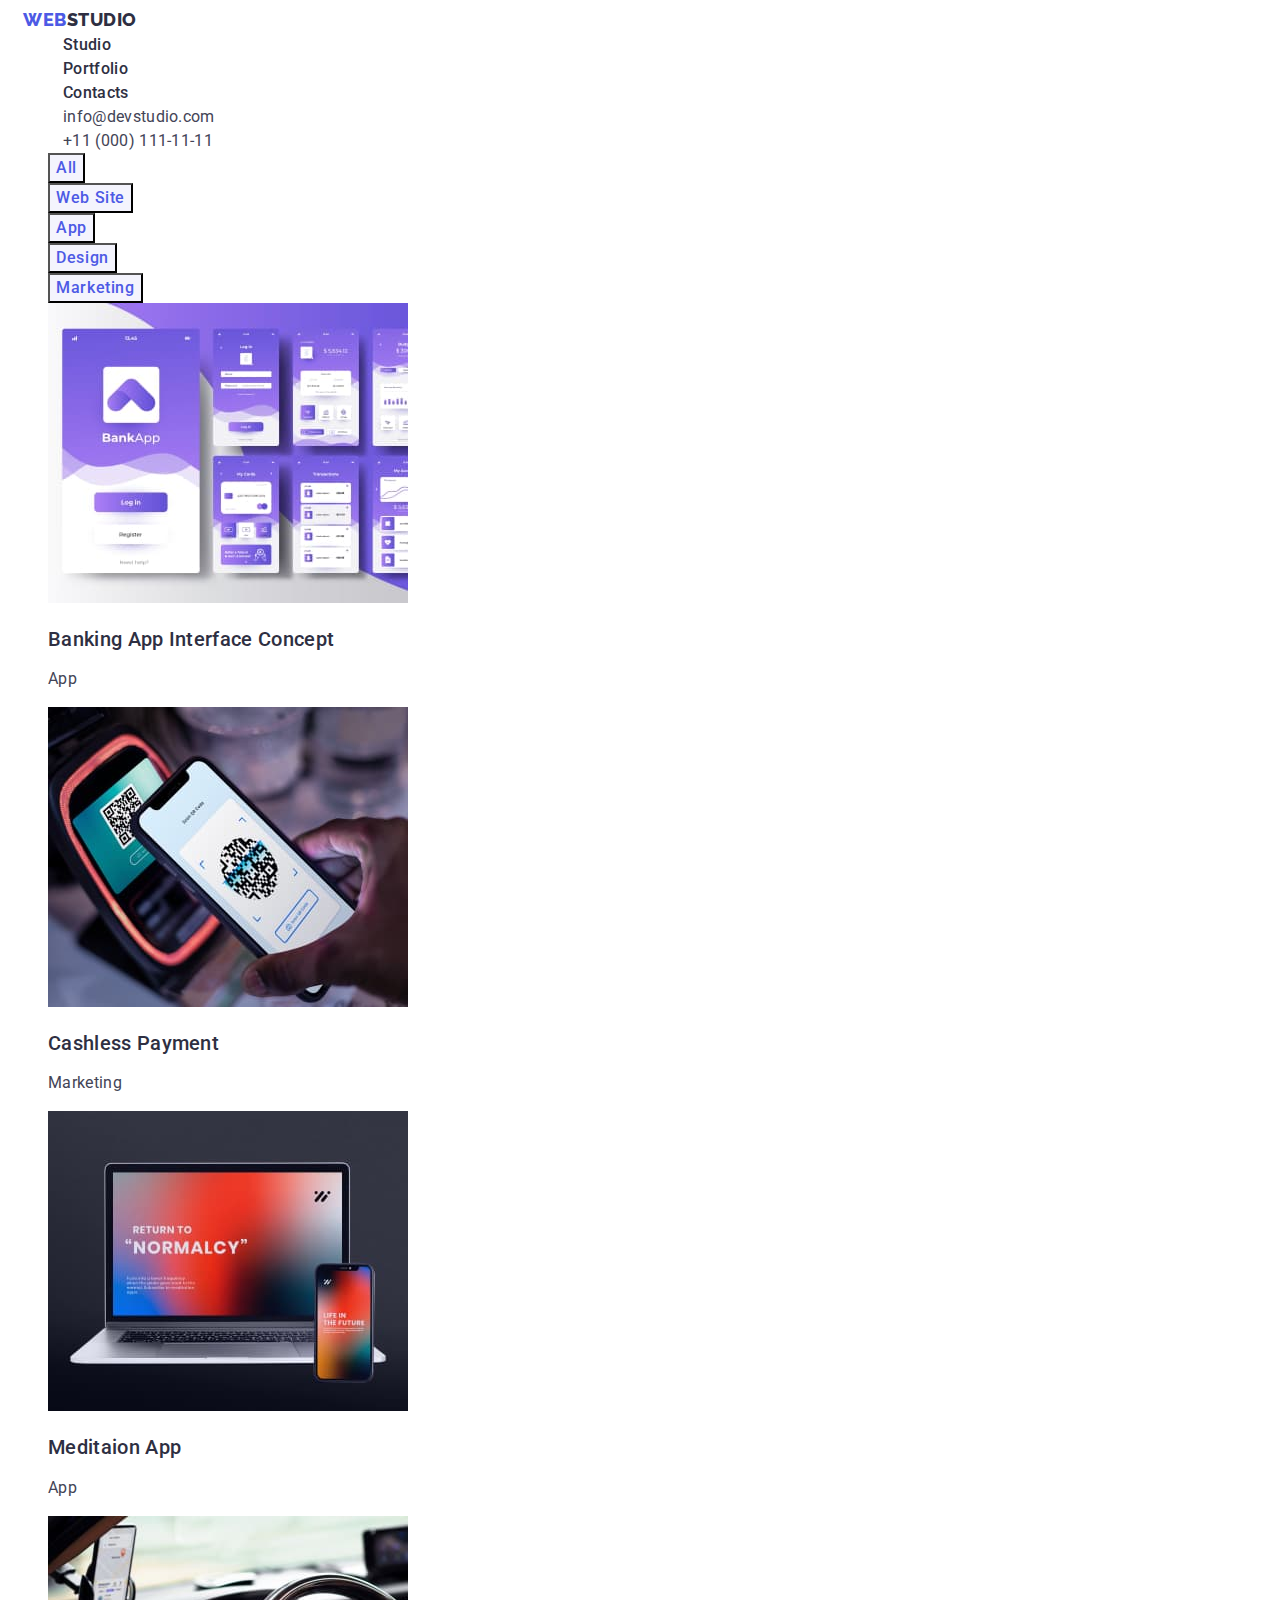
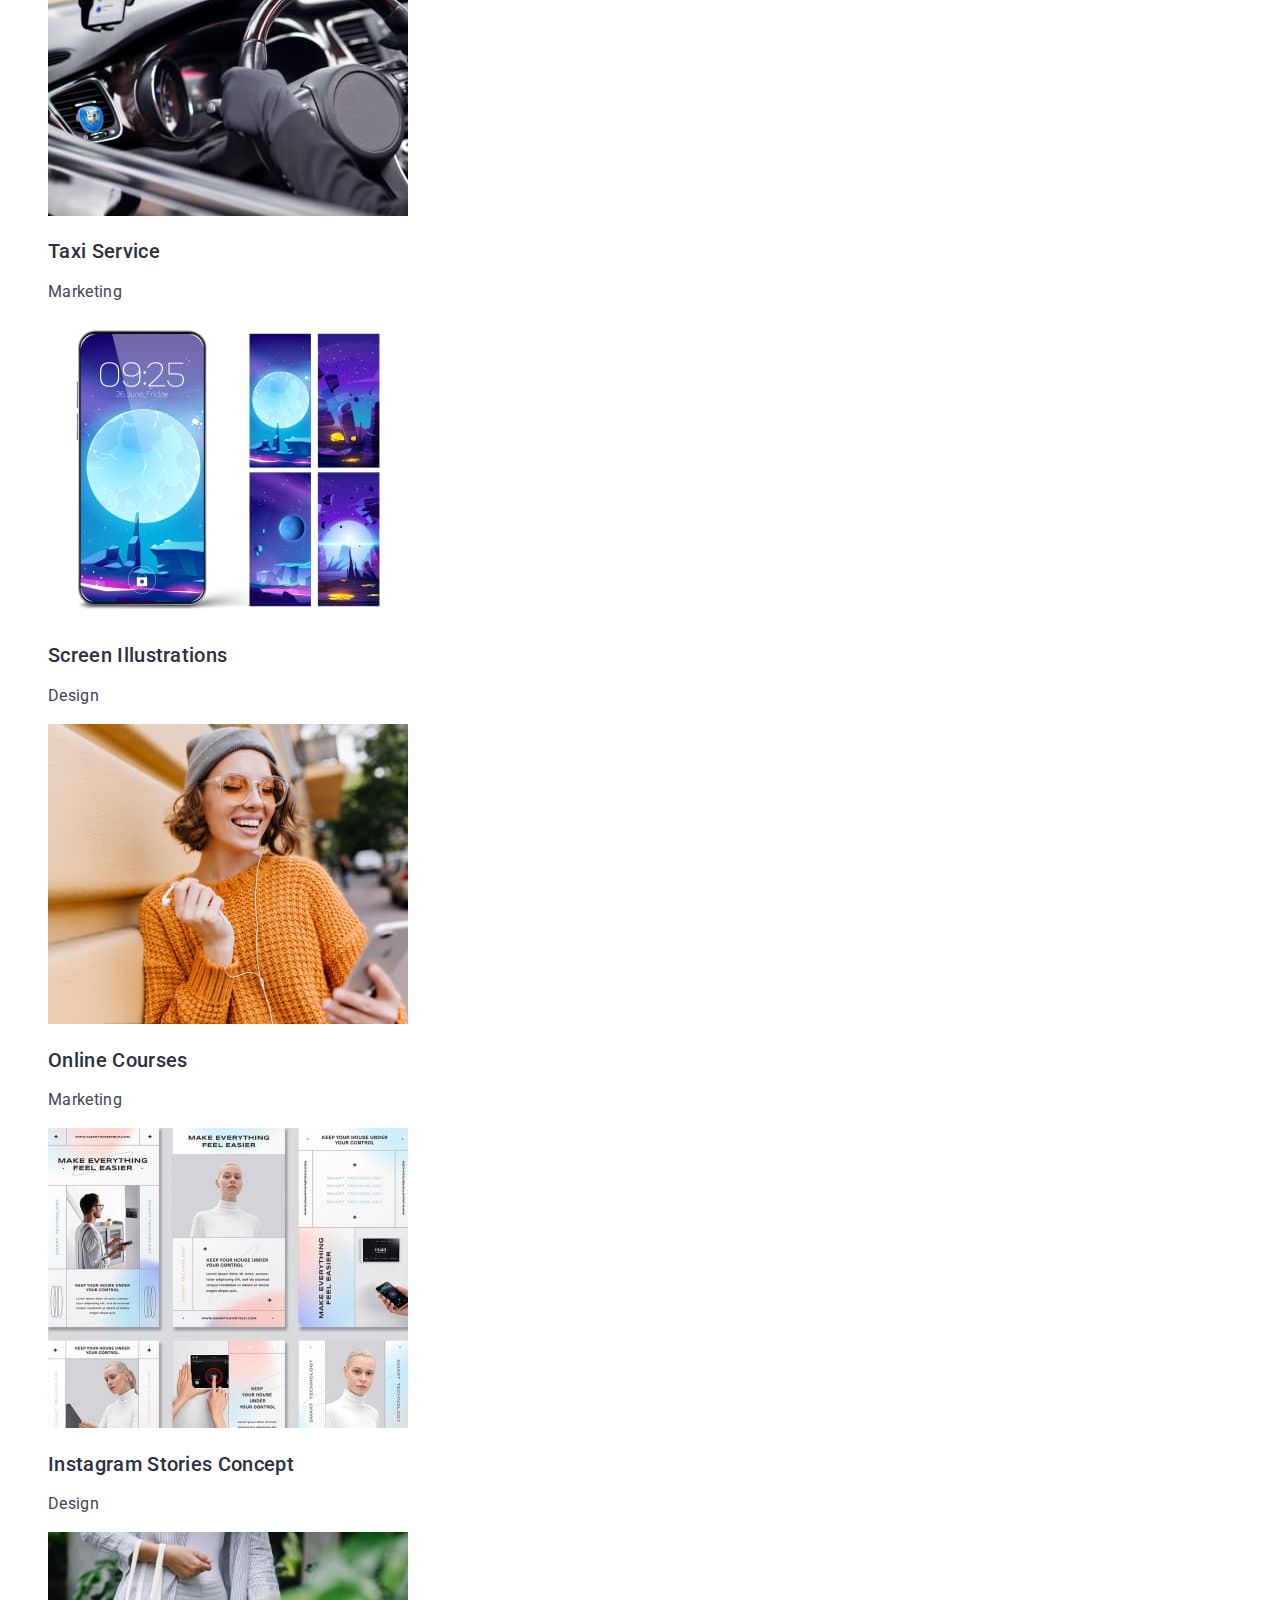
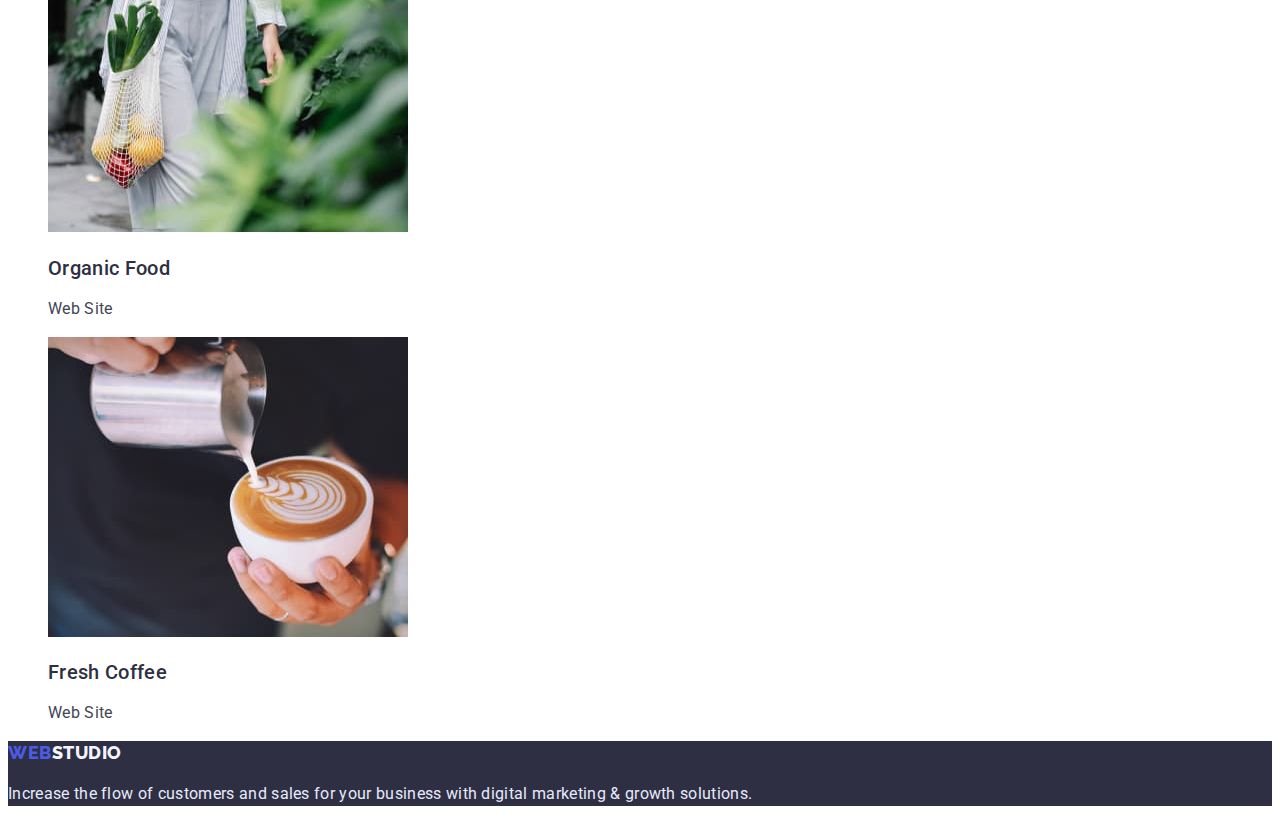
==== portfolio.html @ e500eb83 "Initial commit" ====
<!DOCTYPE html>
<html lang="en">

<head>
    <meta charset="UTF-8">
    <meta http-equiv="X-UA-Compatible" content="IE=edge">
    <meta name="viewport" content="width=device-width, initial-scale=1.0">
    <title>Portfolio</title>
    <link rel="preconnect" href="https://fonts.googleapis.com">
    <link rel="preconnect" href="https://fonts.gstatic.com" crossorigin>
    <link href="https://fonts.googleapis.com/css2?family=Raleway:wght@800&family=Roboto:wght@400;500;700;900&display=swap"
    rel="stylesheet">
    <link rel="stylesheet" href="https://cdnjs.cloudflare.com/ajax/libs/modern-normalize/1.1.0/modern-normalize.min.css"
    integrity="sha512-wpPYUAdjBVSE4KJnH1VR1HeZfpl1ub8YNKx4PuQ5NmX2tKuGu6U/JRp5y+Y8XG2tV+wKQpNHVUX03MfMFn9Q=="
    crossorigin="anonymous" referrerpolicy="no-referrer" />
    <link rel="stylesheet" href="./css/styles.css">
</head>

<body>
    <header>
        <nav>
            <a href="./index.html" class="logo">
                <span class="logo-web">Web</span>Studio</a>
    
            <ul class="site-nav list">
                <li><a href="" class="link">Studio</a></li>
                <li><a href="./portfolio.html" class="link">Portfolio</a></li>
                <li><a href="" class="link">Contacts</a></li>
            </ul>
        </nav>
        <address>
            <ul class="address-nav list">
                <li><a href="mailto:info@devstudio.com" class="ping">info@devstudio.com</a></li>
                <li><a href="tel:+110001111111" class="ping">+11 (000) 111-11-11</a></li>
            </ul>
        </address>
    </header>

    <main>
        <section>
            <h1 class="block-title visually-hidden">Examples of working</h1>
            <ul class="list">
                <li><button type="button" class="btn-push">All</button></li>
                <li><button type="button" class="btn-push">Web Site</button></li>
                <li><button type="button" class="btn-push">App</button></li>
                <li><button type="button" class="btn-push">Design</button></li>
                <li><button type="button" class="btn-push">Marketing</button></li>
            </ul>

            <ul class="list">
                <li>
                    <a href="" class="galary">
                        <img src="./images/banking-app-interface-oncept.jpg" alt="Interface of banking app" width="360"
                            height="300">
                        <h2 class="block-item">Banking App Interface Concept</h2>
                        <p>App</p>
                    </a>
                </li>
                <li>
                    <a href="#" class="galary">
                        <img src="./images/cashless-payment.jpg" alt="Reading QR-code" width="360" height="300">
                        <h2 class="block-item">Cashless Payment</h2>
                        <p>Marketing</p>
                    </a>
                </li>
                <li>
                    <a href="#" class="galary">
                        <img src="./images/meditaion-app.jpg" alt="Screens of notebook and smartphone" width="360" height="300">
                        <h2 class="block-item">Meditaion App</h2>
                        <p>App</p>
                    </a>
                </li>
                <li>
                    <a href="#" class="galary">
                        <img src="./images/taxi-service.jpg" alt="Driver's hands on the steering wheel" width="360" height="300">
                        <h2 class="block-item">Taxi Service</h2>
                        <p>Marketing</p>
                    </a>
                </li>
                <li>
                    <a href="#" class="galary">
                        <img src="./images/screen-illustrations.jpg" alt="Smartphon's wallpapers" width="360" height="300">
                        <h2 class="block-item">Screen Illustrations</h2>
                        <p>Design</p>
                    </a>
                </li>
                <li>
                    <a href="#" class="galary">
                        <img src="./images/online-courses.jpg" alt="Woman whith headphones" width="360" height="300">
                        <h2 class="block-item">Online Courses</h2>
                        <p>Marketing</p>
                    </a>
                </li>
                <li>
                    <a href="#" class="galary">
                        <img src="./images/instagram-stories-concept.jpg" alt="Instagram stories options" width="360" height="300">
                        <h2 class="block-item">Instagram Stories Concept</h2>
                        <p>Design</p>
                    </a>
                </li>
                <li>
                    <a href="#" class="galary">
                        <img src="./images/organic-food.jpg" alt="Women with a bag of vegetables" width="360" height="300">
                        <h2 class="block-item">Organic Food</h2>
                        <p>Web Site</p>
                    </a>
                </li>
                <li>
                    <a href="#" class="galary">
                        <img src="./images/fresh-coffee.jpg" alt="Milk in coffee" width="360" height="300">
                        <h2 class="block-item">Fresh Coffee</h2>
                        <p>Web Site</p>
                    </a>
                </li>
            </ul>
        </section>
    </main>

    <footer>
        <a href="./index.html" class="logo foot-part">
            <span class="logo-web">Web</span>Studio</a>
        <p>Increase the flow of customers and sales for your business with digital marketing & growth solutions.</p>
    </footer>
    
</body>
</html>
---- css/styles.css ----
:root {
  --primary-background-color: #ffffff;
  --secondary-background-color: #2E2F42;
  --hero-text-color: #ffffff;
  --header-background-color: #E7E9FC;
  --footer-text-color: #E7E9FC;
  --main-text-color: #434456;
  --title-text-color: #2e2f42;
  --accent-color: #404BBF;
  --logo-part-color: #4d5ae5;
  --footer-logo-part: #F4F4FD;
}

/* body */

body {
  background-color: var(--primary-background-color);
  color: var(--main-text-color);

  font-family: 'Roboto', sans-serif;
  letter-spacing: 0.02em;
  font-size: 16px;
  line-height: 1.5;
}

.container { 
  width: 1158px;
  margin: 0 auto;

  outline: 2px solid green;
}

.list {
  list-style: none;
  margin: 0;
}

/* header */

address,
nav {
  padding: 0 15px;
}

.page-header {
  background-color: var(--primary-background-color);
  border-bottom: 1px solid var(--header-background-color);
}

.logo {
  color: var(--title-text-color);

  font-family: 'Raleway', sans-serif;
  font-weight: 800;
  font-size: 18px;
  line-height: 1.33;
  letter-spacing: 0.03em;
  text-transform: uppercase;
  text-decoration-line: none;
}

.logo-web {
  color: var(--logo-part-color);
}

.site-nav .link {
  color: var(--title-text-color);

  font-weight: 500;
  font-size: 16px;
  line-height: 1.5;
  text-decoration-line: none;
}
.site-nav .link:hover,
.site-nav .link:focus {
color: var(--accent-color);
}

.ping {
  color: var(--main-text-color);

  font-style: normal;
  font-size: 16px;
  line-height: 1.5;
  text-decoration-line: none;
}

.address-nav .ping:hover,
.address-nav .ping:focus {
  color: var(--accent-color);
}

/* main hero */

.hero {
  background-color: var(--secondary-background-color);
}

.hero .block-title {
  margin: 0 auto;
  color: var(--hero-text-color);
  width: 494px;

  font-weight: 700;
  font-size: 56px;
  line-height: 1.07;
  text-align: center;
}

.push {
  background-color: var(--logo-part-color);
  color: var(--hero-text-color);
  cursor: pointer;

  font-family: inherit;
  font-weight: 500;
  font-size: 16px;
  line-height: 1.5;
  align-items: center;
  letter-spacing: 0.04em;
}

.push:hover,
.push:focus {
  color: var(--main-text-color);
}

/* main */

.tint {
  background-color: var(--header-background-color);
}

.block-title,
.block-item {
  color: var(--title-text-color);
}

.block-title {
  font-weight: 700;
  font-size: 36px;
  line-height: 1.11;
  text-align: center;
  text-transform: capitalize;
}

.block-item {
  font-weight: 500;
  font-size: 20px;
  line-height: 1.2;
}

/* footer */

footer {
  background-color: var(--secondary-background-color);
  color: var(--footer-text-color);
}

.foot-part {
  color: var(--footer-logo-part);
}

/* Portfolio's buttons */

.btn-push {
  background-color: var(--footer-logo-part);
  color: var(--logo-part-color);
  cursor: pointer;

  font-family: inherit;
  font-weight: 500;
  font-size: 16px;
  line-height: 1.5;
  text-align: center;
  letter-spacing: 0.04em;
}

.btn-push:hover,
.btn-push:focus {
  background-color: var(--accent-color);
  color: var(--hero-text-color);
}

/* Portfolio's galary */

.galary {
  color: var(--main-text-color);
  
  text-decoration-line: none;
}

/* Visually hidden */

.visually-hidden {
  position: absolute;
  width: 1px;
  height: 1px;
  margin: -1px;
  border: 0;
  padding: 0;

  white-space: nowrap;
  clip-path: inset(100%);
  clip: rect(0 0 0 0);
  overflow: hidden;
}
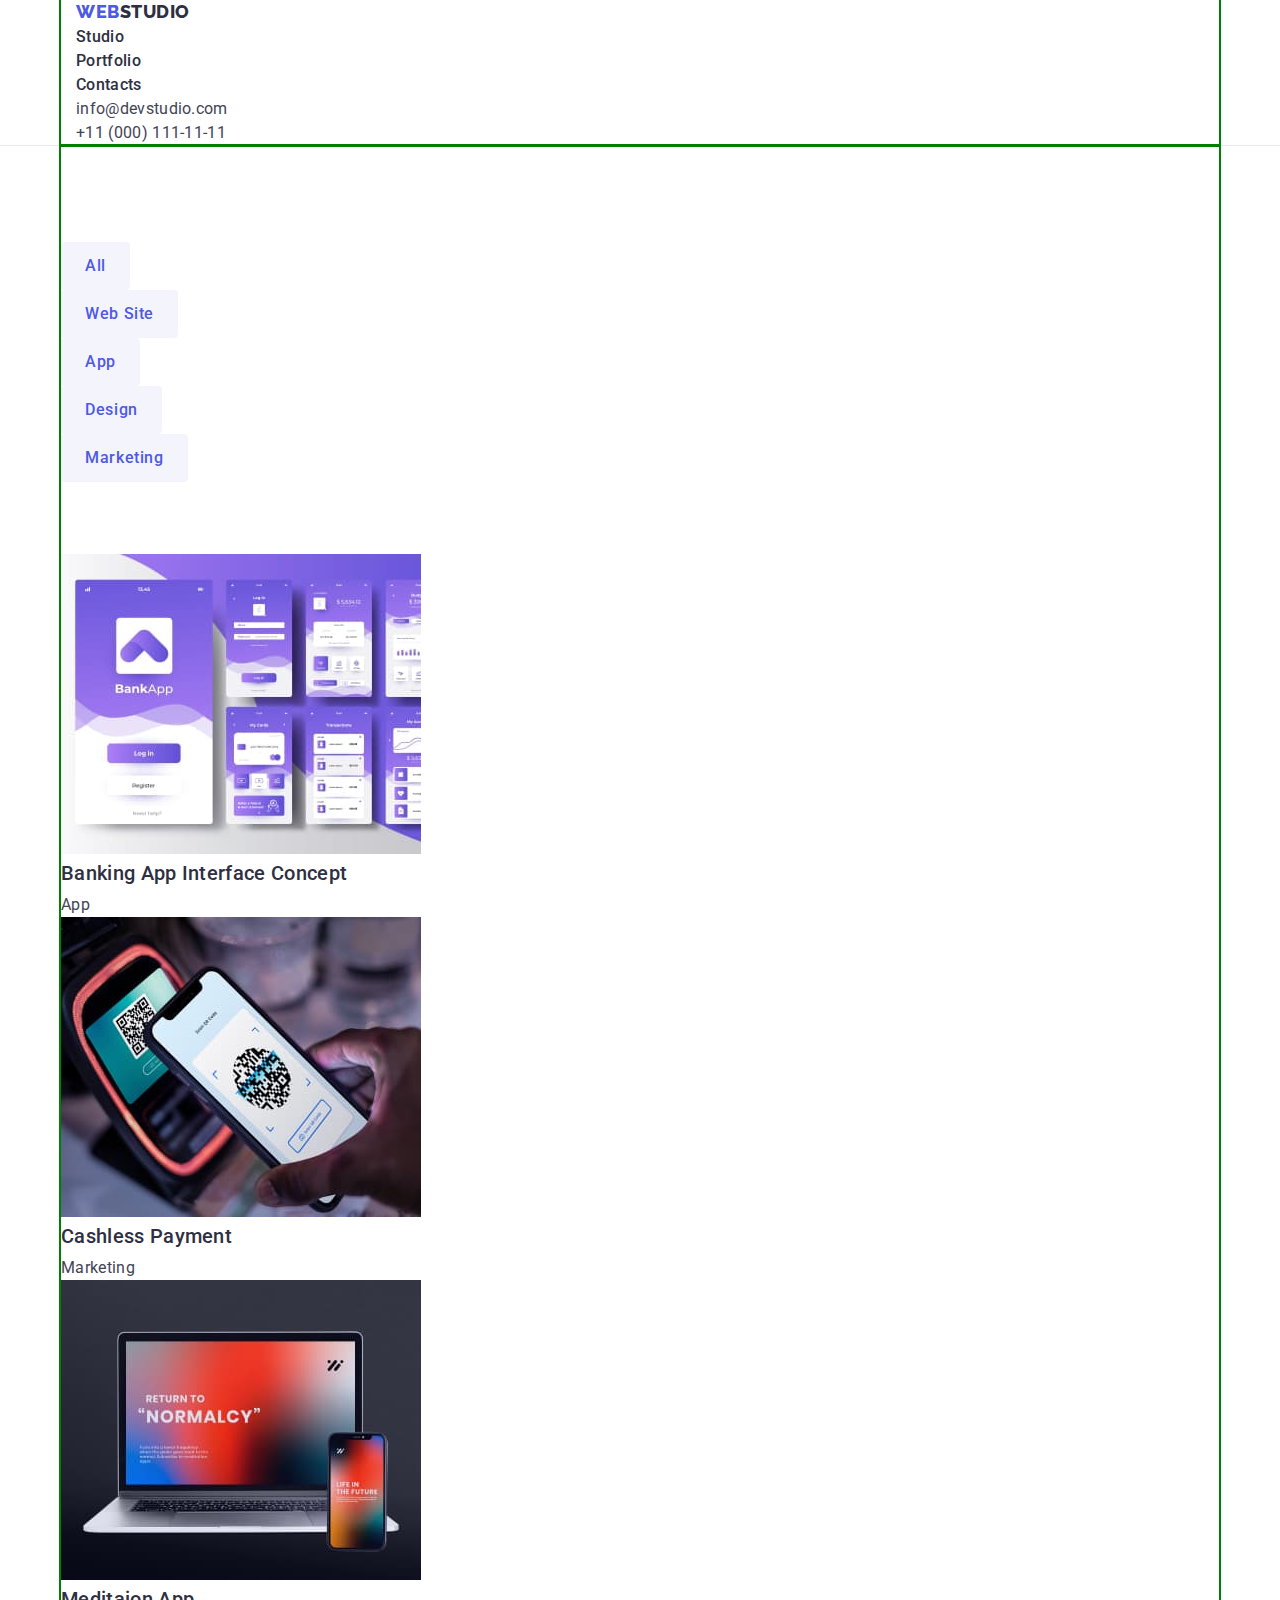
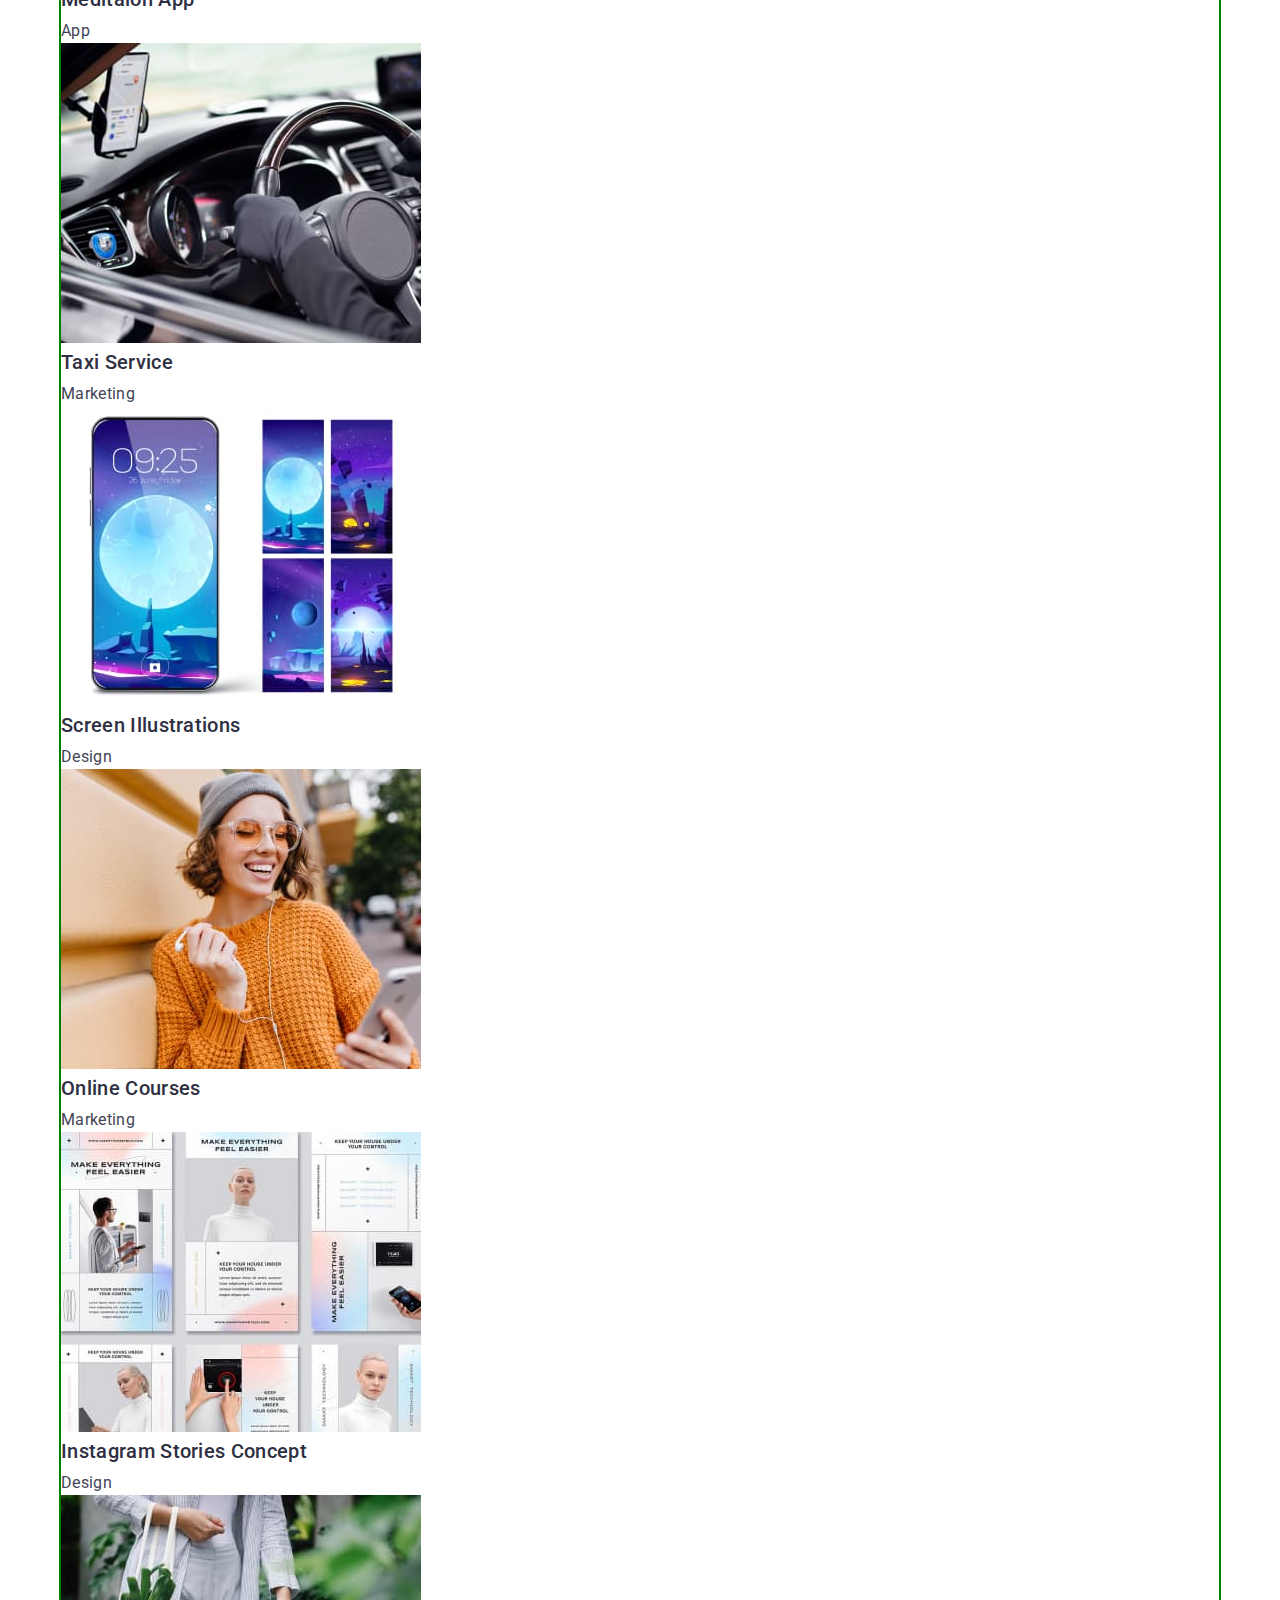
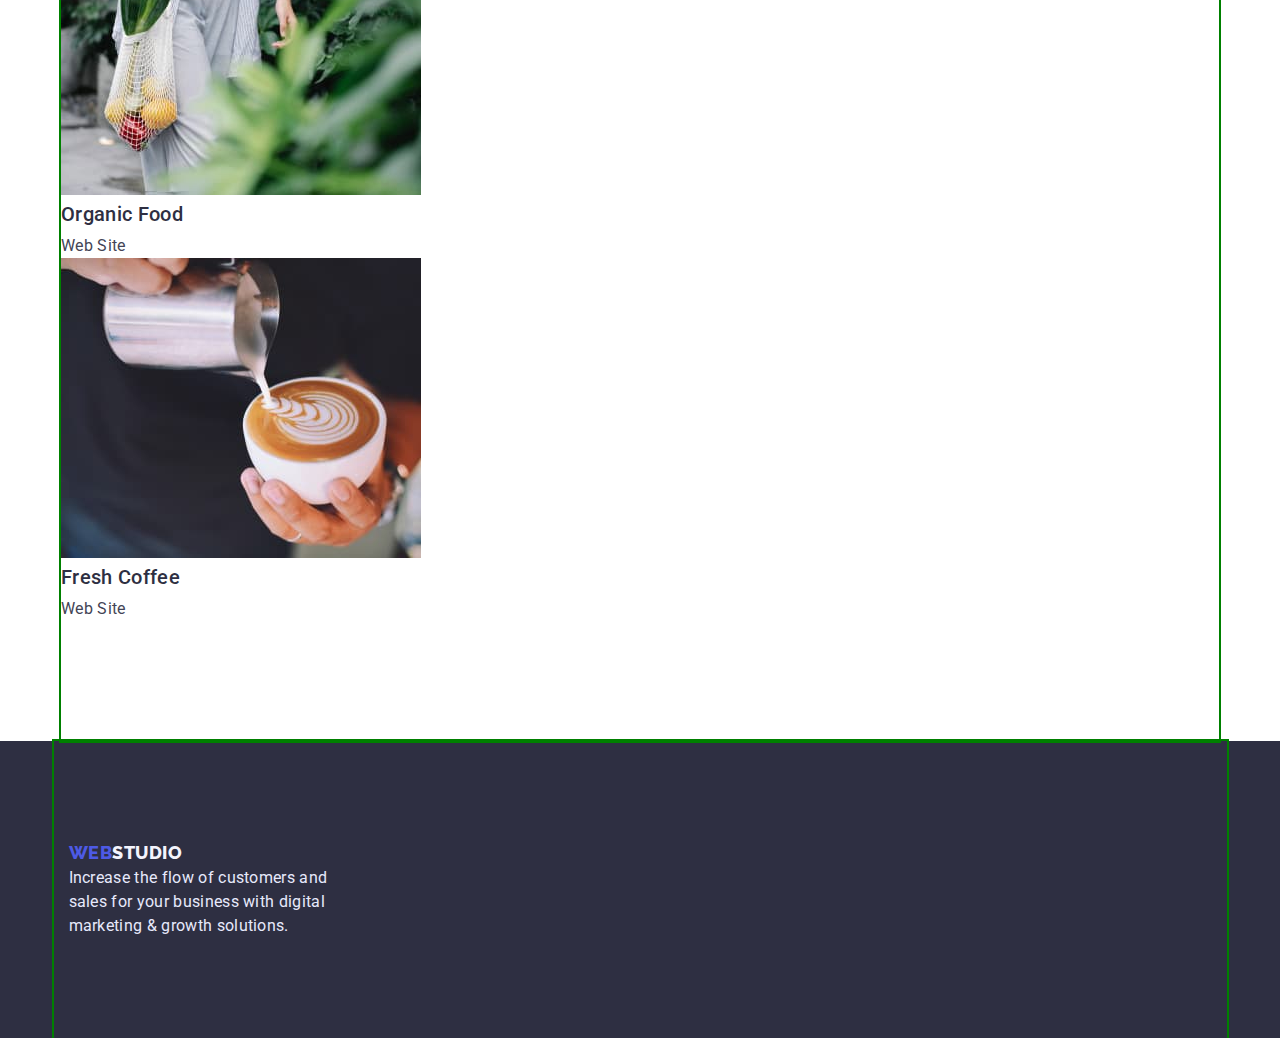
==== commit aae059cc: "Portfolio's geometry" ====
--- a/portfolio.html
+++ b/portfolio.html
@@ -11,115 +11,122 @@
     <link href="https://fonts.googleapis.com/css2?family=Raleway:wght@800&family=Roboto:wght@400;500;700;900&display=swap"
     rel="stylesheet">
     <link rel="stylesheet" href="https://cdnjs.cloudflare.com/ajax/libs/modern-normalize/1.1.0/modern-normalize.min.css"
-    integrity="sha512-wpPYUAdjBVSE4KJnH1VR1HeZfpl1ub8YNKx4PuQ5NmX2tKuGu6U/JRp5y+Y8XG2tV+wKQpNHVUX03MfMFn9Q=="
-    crossorigin="anonymous" referrerpolicy="no-referrer" />
+        integrity="sha512-wpPYUAdjBVSE4KJnH1VR1HeZfpl1ub8YT/NKx4PuQ5NmX2tKuGu6U/JRp5y+Y8XG2tV+wKQpNHVUX03MfMFn9Q=="
+        crossorigin="anonymous" referrerpolicy="no-referrer" />
     <link rel="stylesheet" href="./css/styles.css">
 </head>
 
 <body>
-    <header>
-        <nav>
-            <a href="./index.html" class="logo">
-                <span class="logo-web">Web</span>Studio</a>
+    <header class="page-header">
+        <div class="container">
+            <nav>
+                <a href="./index.html" class="logo">
+                    <span class="logo-web">Web</span>Studio</a>
     
-            <ul class="site-nav list">
-                <li><a href="" class="link">Studio</a></li>
-                <li><a href="./portfolio.html" class="link">Portfolio</a></li>
-                <li><a href="" class="link">Contacts</a></li>
-            </ul>
-        </nav>
-        <address>
-            <ul class="address-nav list">
-                <li><a href="mailto:info@devstudio.com" class="ping">info@devstudio.com</a></li>
-                <li><a href="tel:+110001111111" class="ping">+11 (000) 111-11-11</a></li>
-            </ul>
-        </address>
+                <ul class="site-nav list">
+                    <li><a href="" class="link">Studio</a></li>
+                    <li><a href="./portfolio.html" class="link">Portfolio</a></li>
+                    <li><a href="" class="link">Contacts</a></li>
+                </ul>
+            </nav>
+            <address>
+                <ul class="address-nav list">
+                    <li><a href="mailto:info@devstudio.com" class="ping">info@devstudio.com</a></li>
+                    <li><a href="tel:+110001111111" class="ping">+11 (000) 111-11-11</a></li>
+                </ul>
+            </address>
+        </div>
     </header>
 
     <main>
-        <section>
-            <h1 class="block-title visually-hidden">Examples of working</h1>
-            <ul class="list">
-                <li><button type="button" class="btn-push">All</button></li>
-                <li><button type="button" class="btn-push">Web Site</button></li>
-                <li><button type="button" class="btn-push">App</button></li>
-                <li><button type="button" class="btn-push">Design</button></li>
-                <li><button type="button" class="btn-push">Marketing</button></li>
-            </ul>
-
-            <ul class="list">
-                <li>
-                    <a href="" class="galary">
-                        <img src="./images/banking-app-interface-oncept.jpg" alt="Interface of banking app" width="360"
-                            height="300">
-                        <h2 class="block-item">Banking App Interface Concept</h2>
-                        <p>App</p>
-                    </a>
-                </li>
-                <li>
-                    <a href="#" class="galary">
-                        <img src="./images/cashless-payment.jpg" alt="Reading QR-code" width="360" height="300">
-                        <h2 class="block-item">Cashless Payment</h2>
-                        <p>Marketing</p>
-                    </a>
-                </li>
-                <li>
-                    <a href="#" class="galary">
-                        <img src="./images/meditaion-app.jpg" alt="Screens of notebook and smartphone" width="360" height="300">
-                        <h2 class="block-item">Meditaion App</h2>
-                        <p>App</p>
-                    </a>
-                </li>
-                <li>
-                    <a href="#" class="galary">
-                        <img src="./images/taxi-service.jpg" alt="Driver's hands on the steering wheel" width="360" height="300">
-                        <h2 class="block-item">Taxi Service</h2>
-                        <p>Marketing</p>
-                    </a>
-                </li>
-                <li>
-                    <a href="#" class="galary">
-                        <img src="./images/screen-illustrations.jpg" alt="Smartphon's wallpapers" width="360" height="300">
-                        <h2 class="block-item">Screen Illustrations</h2>
-                        <p>Design</p>
-                    </a>
-                </li>
-                <li>
-                    <a href="#" class="galary">
-                        <img src="./images/online-courses.jpg" alt="Woman whith headphones" width="360" height="300">
-                        <h2 class="block-item">Online Courses</h2>
-                        <p>Marketing</p>
-                    </a>
-                </li>
-                <li>
-                    <a href="#" class="galary">
-                        <img src="./images/instagram-stories-concept.jpg" alt="Instagram stories options" width="360" height="300">
-                        <h2 class="block-item">Instagram Stories Concept</h2>
-                        <p>Design</p>
-                    </a>
-                </li>
-                <li>
-                    <a href="#" class="galary">
-                        <img src="./images/organic-food.jpg" alt="Women with a bag of vegetables" width="360" height="300">
-                        <h2 class="block-item">Organic Food</h2>
-                        <p>Web Site</p>
-                    </a>
-                </li>
-                <li>
-                    <a href="#" class="galary">
-                        <img src="./images/fresh-coffee.jpg" alt="Milk in coffee" width="360" height="300">
-                        <h2 class="block-item">Fresh Coffee</h2>
-                        <p>Web Site</p>
-                    </a>
-                </li>
-            </ul>
+        <section class="section options">
+            <div class="container">
+                <h1 class="section-title visually-hidden">Examples of working</h1>
+                <ul class="list btn-list">
+                    <li><button type="button" class="btn-push">All</button></li>
+                    <li><button type="button" class="btn-push">Web Site</button></li>
+                    <li><button type="button" class="btn-push">App</button></li>
+                    <li><button type="button" class="btn-push">Design</button></li>
+                    <li><button type="button" class="btn-push">Marketing</button></li>
+                </ul>
+                
+                <ul class="list">
+                    <li>
+                        <a href="" class="galary">
+                            <img src="./images/banking-app-interface-oncept.jpg" alt="Interface of banking app" width="360"
+                                height="300">
+                            <h2 class="section-item">Banking App Interface Concept</h2>
+                            <p class="item-description">App</p>
+                        </a>
+                    </li>
+                    <li>
+                        <a href="#" class="galary">
+                            <img src="./images/cashless-payment.jpg" alt="Reading QR-code" width="360" height="300">
+                            <h2 class="section-item">Cashless Payment</h2>
+                            <p class="item-description">Marketing</p>
+                        </a>
+                    </li>
+                    <li>
+                        <a href="#" class="galary">
+                            <img src="./images/meditaion-app.jpg" alt="Screens of notebook and smartphone" width="360" height="300">
+                            <h2 class="section-item">Meditaion App</h2>
+                            <p class="item-description">App</p>
+                        </a>
+                    </li>
+                    <li>
+                        <a href="#" class="galary">
+                            <img src="./images/taxi-service.jpg" alt="Driver's hands on the steering wheel" width="360" height="300">
+                            <h2 class="section-item">Taxi Service</h2>
+                            <p class="item-description">Marketing</p>
+                        </a>
+                    </li>
+                    <li>
+                        <a href="#" class="galary">
+                            <img src="./images/screen-illustrations.jpg" alt="Smartphon's wallpapers" width="360" height="300">
+                            <h2 class="section-item">Screen Illustrations</h2>
+                            <p class="item-description">Design</p>
+                        </a>
+                    </li>
+                    <li>
+                        <a href="#" class="galary">
+                            <img src="./images/online-courses.jpg" alt="Woman whith headphones" width="360" height="300">
+                            <h2 class="section-item">Online Courses</h2>
+                            <p class="item-description">Marketing</p>
+                        </a>
+                    </li>
+                    <li>
+                        <a href="#" class="galary">
+                            <img src="./images/instagram-stories-concept.jpg" alt="Instagram stories options" width="360" height="300">
+                            <h2 class="section-item">Instagram Stories Concept</h2>
+                            <p class="item-description">Design</p>
+                        </a>
+                    </li>
+                    <li>
+                        <a href="#" class="galary">
+                            <img src="./images/organic-food.jpg" alt="Women with a bag of vegetables" width="360" height="300">
+                            <h2 class="section-item">Organic Food</h2>
+                            <p class="item-description">Web Site</p>
+                        </a>
+                    </li>
+                    <li>
+                        <a href="#" class="galary">
+                            <img src="./images/fresh-coffee.jpg" alt="Milk in coffee" width="360" height="300">
+                            <h2 class="section-item">Fresh Coffee</h2>
+                            <p class="item-description">Web Site</p>
+                        </a>
+                    </li>
+                </ul>
+            </div>
         </section>
     </main>
 
-    <footer>
-        <a href="./index.html" class="logo foot-part">
-            <span class="logo-web">Web</span>Studio</a>
-        <p>Increase the flow of customers and sales for your business with digital marketing & growth solutions.</p>
+    <footer class="foot">
+        <div class="container">
+            <a href="./index.html" class="logo foot-part">
+                <span class="logo-web">Web</span>Studio</a>
+            <p class="item-description">Increase the flow of customers and sales for your business with digital marketing &
+                growth solutions.</p>
+        </div>
     </footer>
     
 </body>
--- a/css/styles.css
+++ b/css/styles.css
@@ -14,6 +14,7 @@
 /* body */
 
 body {
+  margin: 0;
   background-color: var(--primary-background-color);
   color: var(--main-text-color);
 
@@ -94,10 +95,13 @@
 
 .hero {
   background-color: var(--secondary-background-color);
-}
-
-.hero .block-title {
+  text-align: center;
+}
+
+.hero .section-title {
   margin: 0 auto;
+  padding-top: 188px;
+  margin-bottom: 48px;
   color: var(--hero-text-color);
   width: 494px;
 
@@ -105,9 +109,20 @@
   font-size: 56px;
   line-height: 1.07;
   text-align: center;
+  /* position: absolute; */
 }
 
 .push {
+  /* display: inline-block; */
+  border-radius: 4px;
+  margin-bottom: 188px;
+  /* margin-left: 495px; */
+  padding: 16px 32px;
+  /* gap: 10px; */
+  /* box-shadow: 0px 4px 4px rgba(0, 0, 0, 0.15); */
+  min-width: 169px;
+  border: transparent;
+
   background-color: var(--logo-part-color);
   color: var(--hero-text-color);
   cursor: pointer;
@@ -122,29 +137,52 @@
 
 .push:hover,
 .push:focus {
-  color: var(--main-text-color);
+  background-color: var(--accent-color);
 }
 
 /* main */
+
+.tint .container,
+.odds .container {
+  padding-top: 120px;
+  padding-bottom: 120px;
+}
+
+.work .container {
+  padding-bottom: 120px;
+}
+
+ul {
+  padding: 0;
+}
+
+.item-description {
+  margin: 0;
+  /* width: 264px; */
+  /* padding: 0 15px; */
+}
 
 .tint {
   background-color: var(--header-background-color);
 }
 
-.block-title,
-.block-item {
+.section-title,
+.section-item {
   color: var(--title-text-color);
 }
 
-.block-title {
+.section-title {
+  margin-top: 0;
+  margin-bottom: 72px;
   font-weight: 700;
   font-size: 36px;
   line-height: 1.11;
   text-align: center;
-  text-transform: capitalize;
-}
-
-.block-item {
+}
+
+.section-item {
+  margin-top: 0;
+  margin-bottom: 8px;
   font-weight: 500;
   font-size: 20px;
   line-height: 1.2;
@@ -153,17 +191,44 @@
 /* footer */
 
 footer {
+  /* padding: 100px auto 100px 15px; */
   background-color: var(--secondary-background-color);
   color: var(--footer-text-color);
 }
 
+.foot .container {
+  padding-left: 15px;
+  padding-top: 100px;
+  padding-bottom: 100px;
+}
+
 .foot-part {
   color: var(--footer-logo-part);
 }
 
+.foot .item-description {
+width: 264px;
+}
+
+/* Portfolio */
+
+.options .container {
+  padding-top: 96px;
+  padding-bottom: 120px;
+}
+
+.btn-list {
+  margin-bottom: 72px;
+}
+
 /* Portfolio's buttons */
 
 .btn-push {
+  border-radius: 4px;
+  padding: 12px 24px;
+  min-width: 69px;
+  border: transparent;
+
   background-color: var(--footer-logo-part);
   color: var(--logo-part-color);
   cursor: pointer;
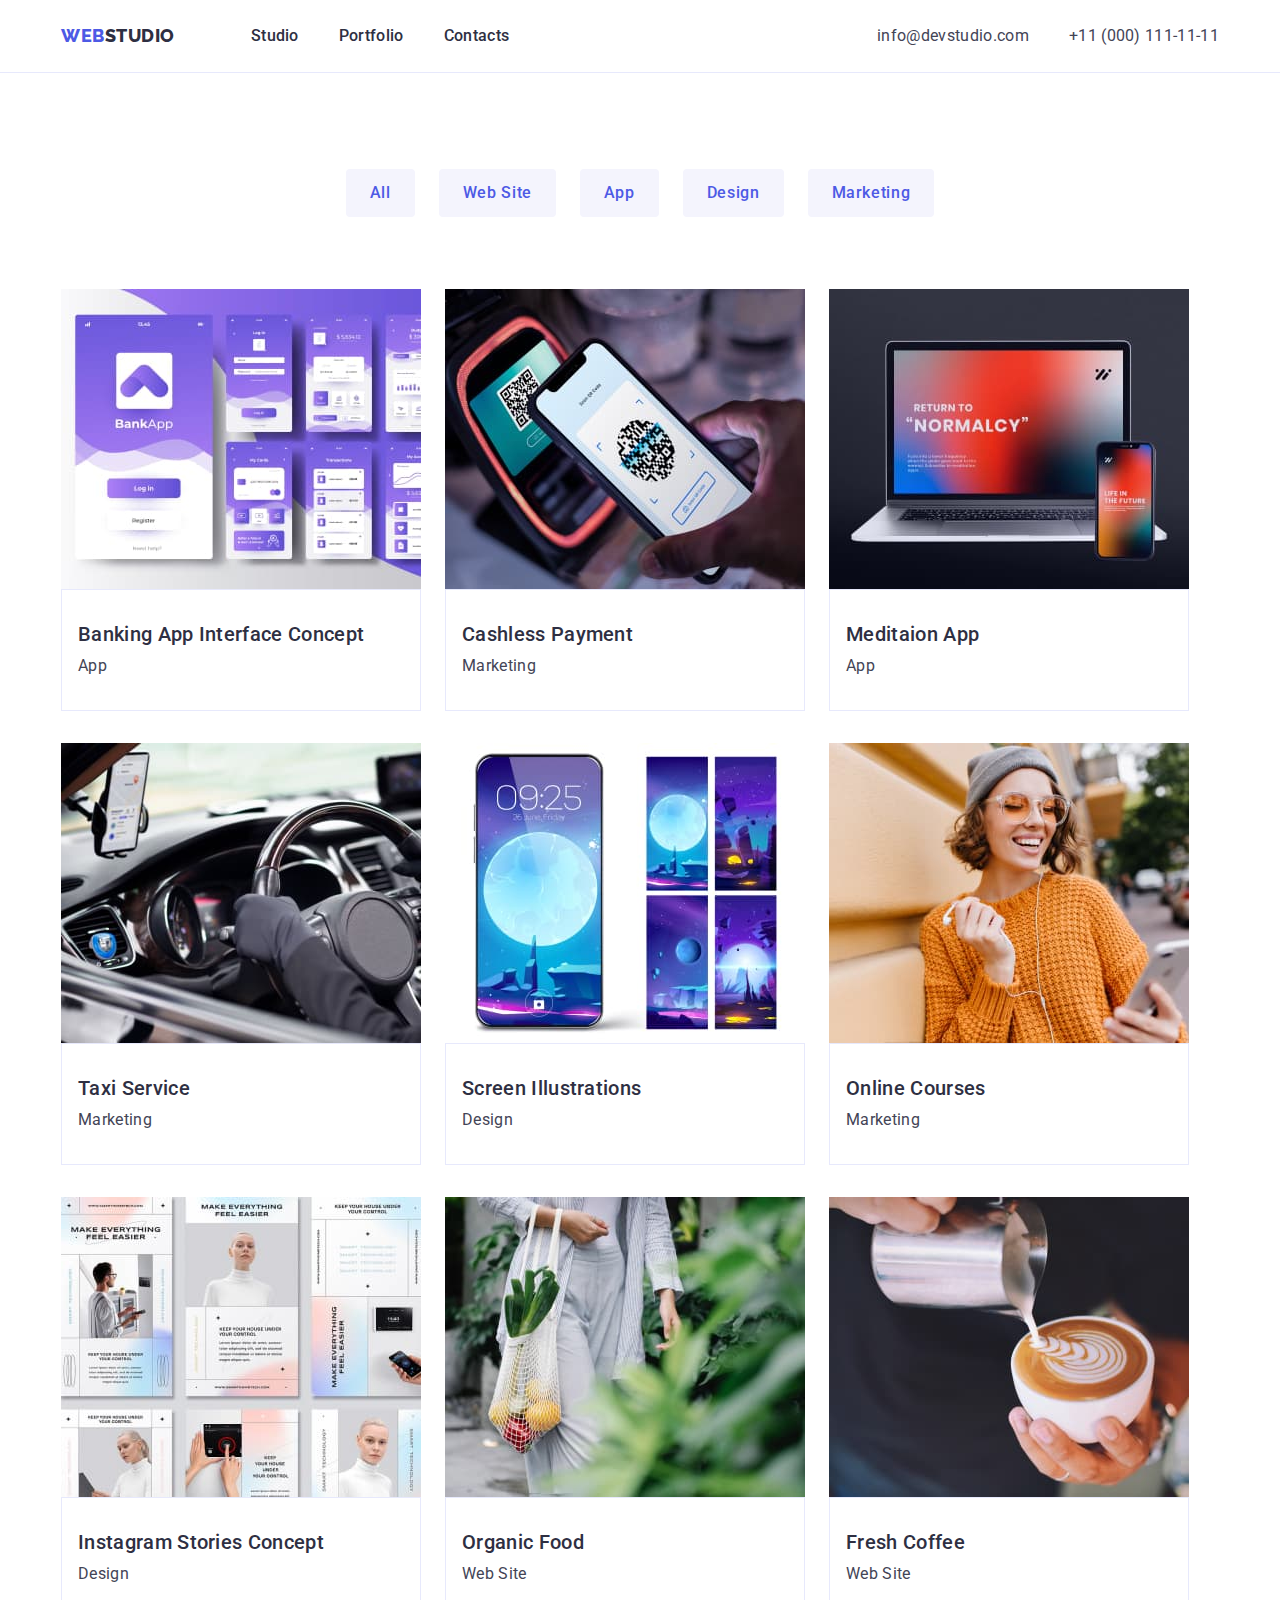
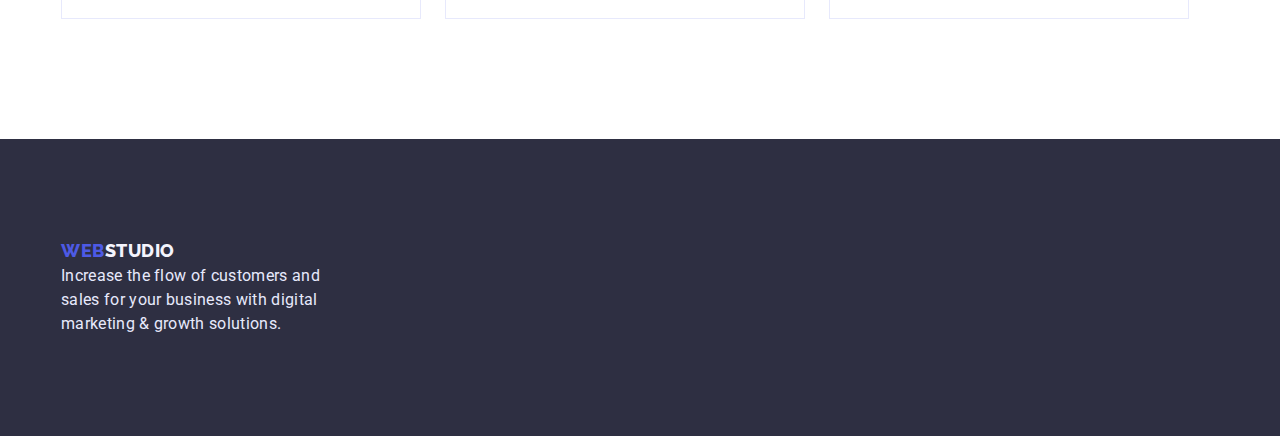
==== commit 95ad147c: "Portfolio flexbox - DONE" ====
--- a/portfolio.html
+++ b/portfolio.html
@@ -18,21 +18,21 @@
 
 <body>
     <header class="page-header">
-        <div class="container">
-            <nav>
+        <div class="container head-list">
+            <nav class="head-nav">
                 <a href="./index.html" class="logo">
                     <span class="logo-web">Web</span>Studio</a>
     
                 <ul class="site-nav list">
-                    <li><a href="" class="link">Studio</a></li>
-                    <li><a href="./portfolio.html" class="link">Portfolio</a></li>
-                    <li><a href="" class="link">Contacts</a></li>
+                    <li class="chapter"><a href="" class="link">Studio</a></li>
+                    <li class="chapter"><a href="./portfolio.html" class="link">Portfolio</a></li>
+                    <li class="chapter"><a href="" class="link">Contacts</a></li>
                 </ul>
             </nav>
-            <address>
+            <address class="head-address">
                 <ul class="address-nav list">
-                    <li><a href="mailto:info@devstudio.com" class="ping">info@devstudio.com</a></li>
-                    <li><a href="tel:+110001111111" class="ping">+11 (000) 111-11-11</a></li>
+                    <li class="chapter"><a href="mailto:info@devstudio.com" class="ping">info@devstudio.com</a></li>
+                    <li class="chapter"><a href="tel:+110001111111" class="ping">+11 (000) 111-11-11</a></li>
                 </ul>
             </address>
         </div>
@@ -41,78 +41,96 @@
     <main>
         <section class="section options">
             <div class="container">
-                <h1 class="section-title visually-hidden">Examples of working</h1>
-                <ul class="list btn-list">
-                    <li><button type="button" class="btn-push">All</button></li>
-                    <li><button type="button" class="btn-push">Web Site</button></li>
-                    <li><button type="button" class="btn-push">App</button></li>
-                    <li><button type="button" class="btn-push">Design</button></li>
-                    <li><button type="button" class="btn-push">Marketing</button></li>
+                <h1 class="section-title visually-hidden">Examples of works</h1>
+                <ul class="btn-list list">
+                    <li class="chapter"><button type="button" class="btn-push">All</button></li>
+                    <li class="chapter"><button type="button" class="btn-push">Web Site</button></li>
+                    <li class="chapter"><button type="button" class="btn-push">App</button></li>
+                    <li class="chapter"><button type="button" class="btn-push">Design</button></li>
+                    <li class="chapter"><button type="button" class="btn-push">Marketing</button></li>
                 </ul>
                 
-                <ul class="list">
-                    <li>
+                <ul class="cards-nav list">
+                    <li class="chapter">
                         <a href="" class="galary">
                             <img src="./images/banking-app-interface-oncept.jpg" alt="Interface of banking app" width="360"
                                 height="300">
-                            <h2 class="section-item">Banking App Interface Concept</h2>
-                            <p class="item-description">App</p>
+                            <div class="card-name">
+                                <h2 class="section-item">Banking App Interface Concept</h2>
+                                <p class="item-description">App</p>
+                            </div>
                         </a>
                     </li>
-                    <li>
+                    <li class="chapter">
                         <a href="#" class="galary">
                             <img src="./images/cashless-payment.jpg" alt="Reading QR-code" width="360" height="300">
-                            <h2 class="section-item">Cashless Payment</h2>
-                            <p class="item-description">Marketing</p>
+                            <div class="card-name">
+                                <h2 class="section-item">Cashless Payment</h2>
+                                <p class="item-description">Marketing</p>
+                            </div>
                         </a>
                     </li>
-                    <li>
+                    <li class="chapter">
                         <a href="#" class="galary">
                             <img src="./images/meditaion-app.jpg" alt="Screens of notebook and smartphone" width="360" height="300">
-                            <h2 class="section-item">Meditaion App</h2>
-                            <p class="item-description">App</p>
+                            <div class="card-name">
+                                <h2 class="section-item">Meditaion App</h2>
+                                <p class="item-description">App</p>
+                            </div>
                         </a>
                     </li>
-                    <li>
+                    <li class="chapter">
                         <a href="#" class="galary">
                             <img src="./images/taxi-service.jpg" alt="Driver's hands on the steering wheel" width="360" height="300">
-                            <h2 class="section-item">Taxi Service</h2>
-                            <p class="item-description">Marketing</p>
+                            <div class="card-name">
+                                <h2 class="section-item">Taxi Service</h2>
+                                <p class="item-description">Marketing</p>
+                            </div>
                         </a>
                     </li>
-                    <li>
+                    <li class="chapter">
                         <a href="#" class="galary">
                             <img src="./images/screen-illustrations.jpg" alt="Smartphon's wallpapers" width="360" height="300">
-                            <h2 class="section-item">Screen Illustrations</h2>
-                            <p class="item-description">Design</p>
+                            <div class="card-name">
+                                <h2 class="section-item">Screen Illustrations</h2>
+                                <p class="item-description">Design</p>
+                            </div>
                         </a>
                     </li>
-                    <li>
+                    <li class="chapter">
                         <a href="#" class="galary">
                             <img src="./images/online-courses.jpg" alt="Woman whith headphones" width="360" height="300">
-                            <h2 class="section-item">Online Courses</h2>
-                            <p class="item-description">Marketing</p>
+                            <div class="card-name">
+                                <h2 class="section-item">Online Courses</h2>
+                                <p class="item-description">Marketing</p>
+                            </div>
                         </a>
                     </li>
-                    <li>
+                    <li class="chapter">
                         <a href="#" class="galary">
                             <img src="./images/instagram-stories-concept.jpg" alt="Instagram stories options" width="360" height="300">
-                            <h2 class="section-item">Instagram Stories Concept</h2>
-                            <p class="item-description">Design</p>
+                            <div class="card-name">
+                                <h2 class="section-item">Instagram Stories Concept</h2>
+                                <p class="item-description">Design</p>
+                            </div>
                         </a>
                     </li>
-                    <li>
+                    <li class="chapter">
                         <a href="#" class="galary">
                             <img src="./images/organic-food.jpg" alt="Women with a bag of vegetables" width="360" height="300">
-                            <h2 class="section-item">Organic Food</h2>
-                            <p class="item-description">Web Site</p>
+                            <div class="card-name">
+                                <h2 class="section-item">Organic Food</h2>
+                                <p class="item-description">Web Site</p>
+                            </div>
                         </a>
                     </li>
-                    <li>
+                    <li class="chapter">
                         <a href="#" class="galary">
                             <img src="./images/fresh-coffee.jpg" alt="Milk in coffee" width="360" height="300">
-                            <h2 class="section-item">Fresh Coffee</h2>
-                            <p class="item-description">Web Site</p>
+                            <div class="card-name">
+                                <h2 class="section-item">Fresh Coffee</h2>
+                                <p class="item-description">Web Site</p>
+                            </div>
                         </a>
                     </li>
                 </ul>
--- a/css/styles.css
+++ b/css/styles.css
@@ -27,9 +27,15 @@
 .container { 
   width: 1158px;
   margin: 0 auto;
-
-  outline: 2px solid green;
-}
+  padding-left: 15px;
+  padding-right: 15px;
+
+  /* outline: 2px solid green; */
+}
+/* .logo,
+.chapter {
+  outline: 1px solid red;
+} */
 
 .list {
   list-style: none;
@@ -38,17 +44,13 @@
 
 /* header */
 
-address,
-nav {
-  padding: 0 15px;
-}
-
 .page-header {
   background-color: var(--primary-background-color);
   border-bottom: 1px solid var(--header-background-color);
 }
 
 .logo {
+  margin-right: 76px;
   color: var(--title-text-color);
 
   font-family: 'Raleway', sans-serif;
@@ -65,6 +67,10 @@
 }
 
 .site-nav .link {
+  display: block;
+  padding-top: 24px;
+  padding-bottom: 24px;
+
   color: var(--title-text-color);
 
   font-weight: 500;
@@ -77,6 +83,17 @@
 color: var(--accent-color);
 }
 
+.site-nav {
+  display: flex;
+}
+
+.site-nav .chapter:not(:last-child) {
+  margin-right: 40px;
+}
+/* .site-nav .chapter+.chapter {
+  margin-left: 40px;
+} */
+
 .ping {
   color: var(--main-text-color);
 
@@ -89,6 +106,33 @@
 .address-nav .ping:hover,
 .address-nav .ping:focus {
   color: var(--accent-color);
+}
+
+.address-nav {
+  display: flex;
+}
+
+.address-nav .chapter+.chapter {
+  margin-left: 40px;
+}
+/* .address-nav .chapter:not(:last-child) {
+  margin-right: 40px;
+} */
+
+.address-nav .ping {
+  display: block;
+}
+
+.head-nav {
+  display: flex;
+  align-items: center;
+  justify-content: flex-start;
+}
+
+.container.head-list {
+  display: flex;
+  align-items: center;
+  justify-content: space-between;
 }
 
 /* main hero */
@@ -109,16 +153,12 @@
   font-size: 56px;
   line-height: 1.07;
   text-align: center;
-  /* position: absolute; */
 }
 
 .push {
-  /* display: inline-block; */
   border-radius: 4px;
   margin-bottom: 188px;
-  /* margin-left: 495px; */
   padding: 16px 32px;
-  /* gap: 10px; */
   /* box-shadow: 0px 4px 4px rgba(0, 0, 0, 0.15); */
   min-width: 169px;
   border: transparent;
@@ -131,7 +171,7 @@
   font-weight: 500;
   font-size: 16px;
   line-height: 1.5;
-  align-items: center;
+  text-align: center;
   letter-spacing: 0.04em;
 }
 
@@ -142,6 +182,13 @@
 
 /* main */
 
+img {
+  display: block;
+}
+
+ul {
+  padding: 0;
+}
 .tint .container,
 .odds .container {
   padding-top: 120px;
@@ -152,14 +199,8 @@
   padding-bottom: 120px;
 }
 
-ul {
-  padding: 0;
-}
-
 .item-description {
   margin: 0;
-  /* width: 264px; */
-  /* padding: 0 15px; */
 }
 
 .tint {
@@ -188,6 +229,68 @@
   line-height: 1.2;
 }
 
+/* Advantages */
+
+.odds .item-description.skills {
+  margin-bottom: 0;
+}
+
+.advantages.list {
+  display: flex;
+}
+
+.advantages .chapter:not(:last-child) {
+  margin-right: 24px;
+}
+/* .advantages .chapter + .chapter {
+  margin-left: 24px;
+} */
+
+.advantages .chapter {
+  width: calc((100%-24px*3)/4);
+}
+
+/* Work */
+
+.work-nav.list {
+  display: flex;
+}
+
+.work-nav .chapter:not(:last-child) {
+  margin-right: 24px;
+}
+/* .work-nav .chapter + .chapter {
+  margin-left: 24px;
+} */
+
+/* Team */
+
+.team-nav .chapter {
+  background-color: var(--primary-background-color);
+  border-radius: 0 0 4px 4px;
+}
+
+.chapter .section-item {
+  margin-top: 32px;
+  margin-bottom: 8px;
+}
+
+.chapter .item-description {
+  margin-bottom: 32px;
+}
+
+.team-nav.list {
+  display: flex;
+  text-align: center;
+}
+
+.team-nav .chapter:not(:last-child) {
+  margin-right: 24px;
+}
+/* .team-nav .chapter + .chapter {
+  margin-left: 24px;
+} */
+
 /* footer */
 
 footer {
@@ -245,6 +348,49 @@
 .btn-push:focus {
   background-color: var(--accent-color);
   color: var(--hero-text-color);
+}
+
+.btn-list.list {
+  display: flex;
+  justify-content: center;
+}
+
+.btn-list .chapter:not(:last-child) {
+  margin-right: 24px;
+}
+/* .btn-list .chapter + .chapter {
+  margin-left: 24px;
+} */
+
+/* Portfolio's caards */
+
+.cards-nav.list {
+  display: flex;
+  flex-wrap: wrap;
+}
+
+.cards-nav .chapter {
+  margin-right: 24px;
+  margin-bottom: 32px;
+
+  width: calc((100%-(24px*2))/3);
+}
+
+.cards-nav .section-item,
+.cards-nav .item-description {
+  padding-left: 16px;
+}
+
+.cards-nav .chapter:nth-child(3n) {
+  margin-right: 0;
+}
+
+.cards-nav .chapter:nth-last-child(-n+3) {
+  margin-bottom: 0;
+}
+
+.card-name {
+  border: 1px solid var(--header-background-color);
 }
 
 /* Portfolio's galary */
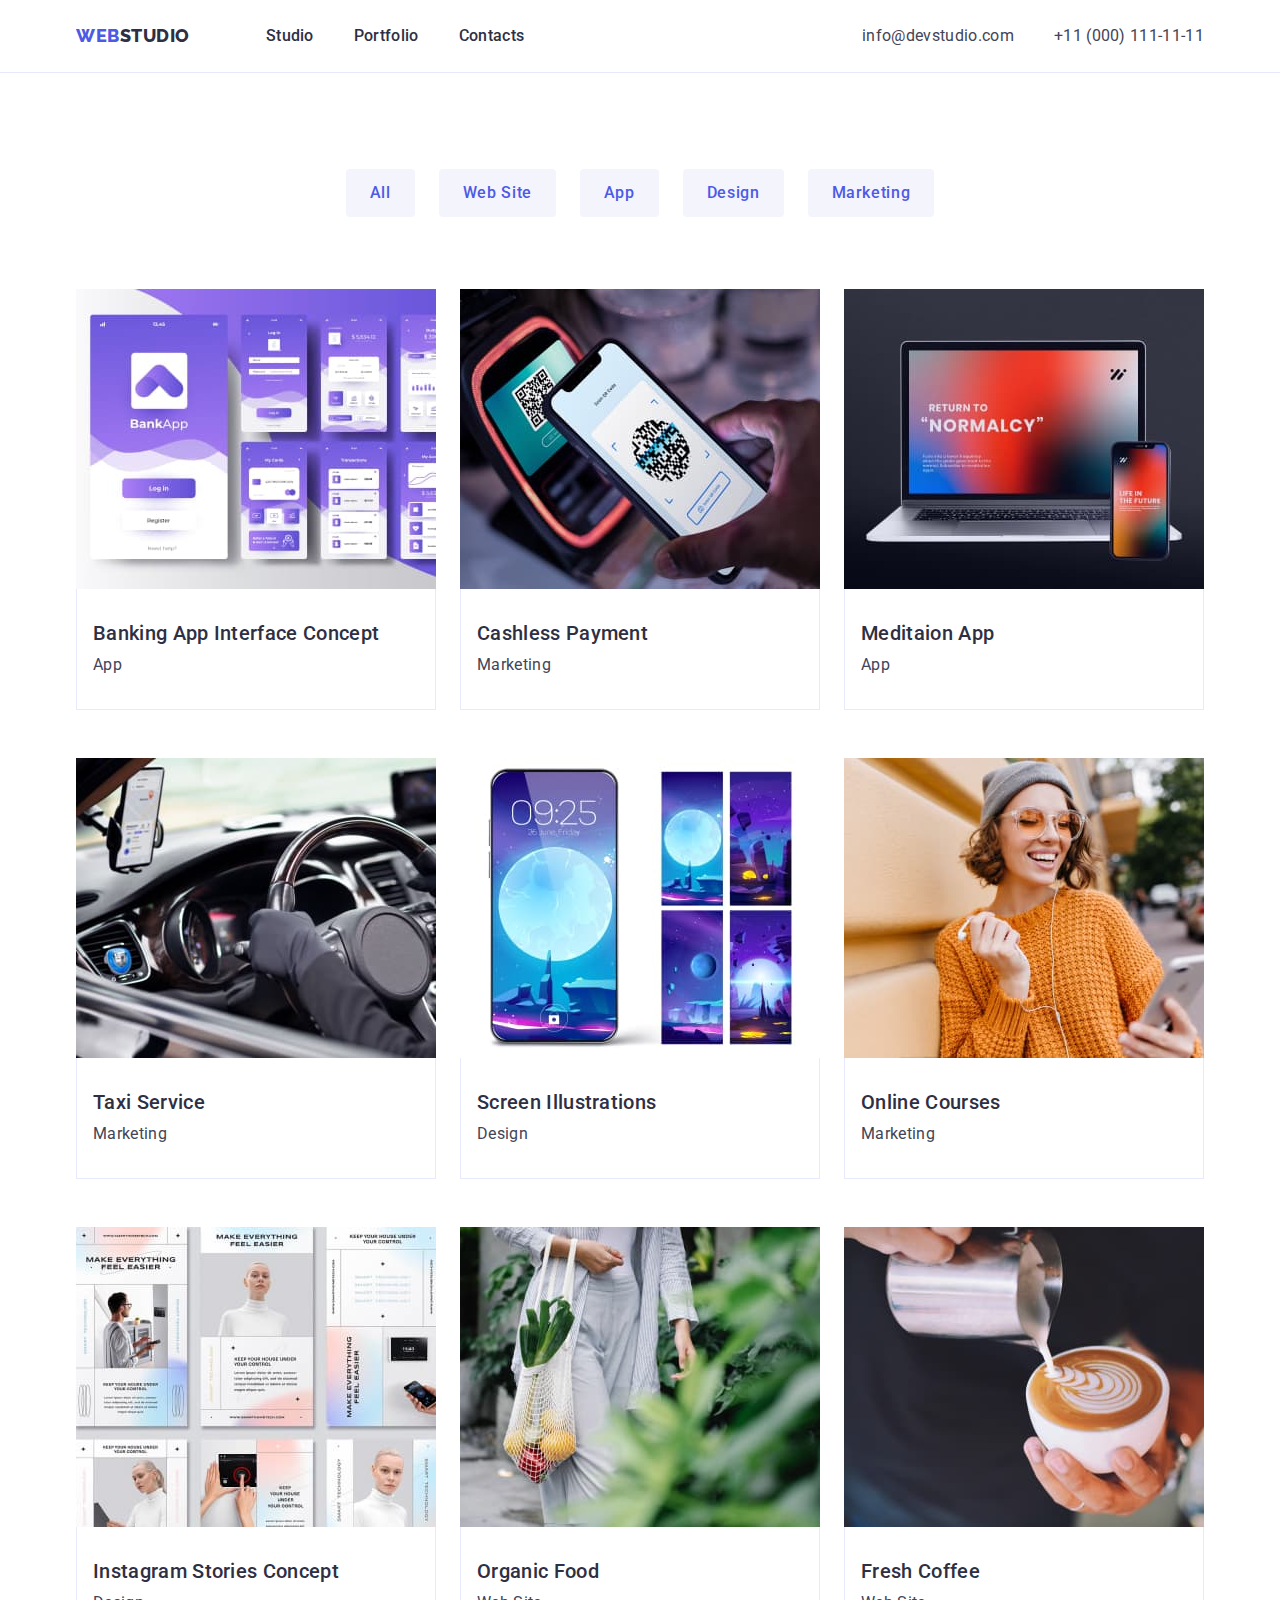
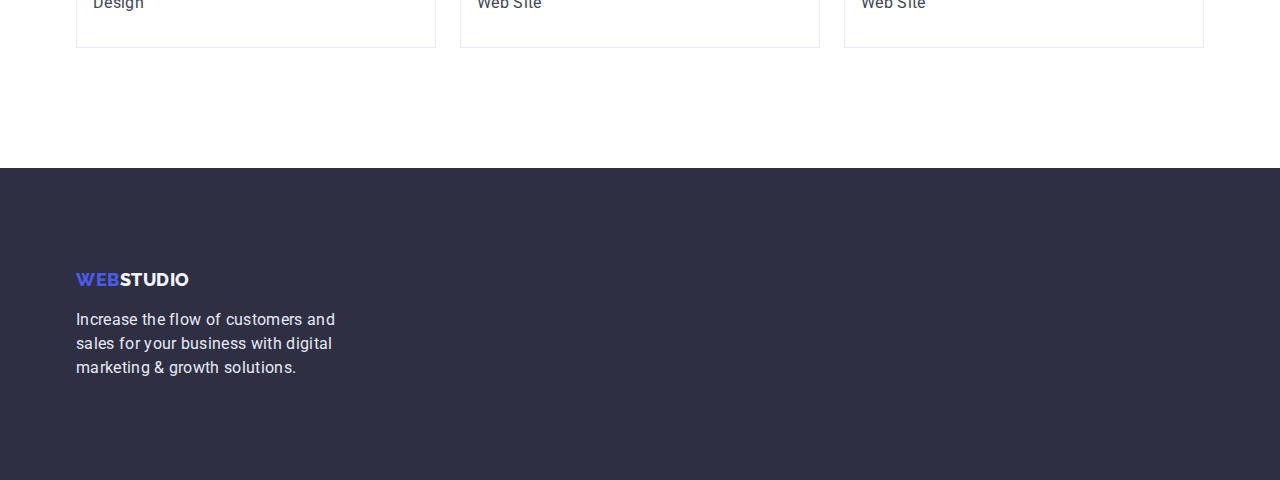
==== commit 38ebe0cc: "Fix errors" ====
--- a/portfolio.html
+++ b/portfolio.html
@@ -10,9 +10,7 @@
     <link rel="preconnect" href="https://fonts.gstatic.com" crossorigin>
     <link href="https://fonts.googleapis.com/css2?family=Raleway:wght@800&family=Roboto:wght@400;500;700;900&display=swap"
     rel="stylesheet">
-    <link rel="stylesheet" href="https://cdnjs.cloudflare.com/ajax/libs/modern-normalize/1.1.0/modern-normalize.min.css"
-        integrity="sha512-wpPYUAdjBVSE4KJnH1VR1HeZfpl1ub8YT/NKx4PuQ5NmX2tKuGu6U/JRp5y+Y8XG2tV+wKQpNHVUX03MfMFn9Q=="
-        crossorigin="anonymous" referrerpolicy="no-referrer" />
+    <link rel="stylesheet" href="https://cdnjs.cloudflare.com/ajax/libs/modern-normalize/1.1.0/modern-normalize.min.css">
     <link rel="stylesheet" href="./css/styles.css">
 </head>
 
@@ -138,12 +136,11 @@
         </section>
     </main>
 
-    <footer class="foot">
+    <footer class="section foot">
         <div class="container">
             <a href="./index.html" class="logo foot-part">
                 <span class="logo-web">Web</span>Studio</a>
-            <p class="item-description">Increase the flow of customers and sales for your business with digital marketing &
-                growth solutions.</p>
+            <p class="item-description">Increase the flow of customers and sales for your business with digital marketing & growth solutions.</p>
         </div>
     </footer>
     
--- a/css/styles.css
+++ b/css/styles.css
@@ -45,7 +45,6 @@
 /* header */
 
 .page-header {
-  background-color: var(--primary-background-color);
   border-bottom: 1px solid var(--header-background-color);
 }
 
@@ -137,29 +136,34 @@
 
 /* main hero */
 
-.hero {
+.section.hero {
+  padding-top: 188px;
+  padding-bottom: 188px;
   background-color: var(--secondary-background-color);
-  text-align: center;
-}
-
-.hero .section-title {
-  margin: 0 auto;
-  padding-top: 188px;
-  margin-bottom: 48px;
+}
+
+.hero .container {
+  
+  text-align: center;
+}
+
+.container .main-title {
+  margin: 0 auto 48px;
+  text-align: center;
+
   color: var(--hero-text-color);
-  width: 494px;
+  width: 496px;
 
   font-weight: 700;
   font-size: 56px;
   line-height: 1.07;
-  text-align: center;
+  letter-spacing: 0.02em;
 }
 
 .push {
   border-radius: 4px;
-  margin-bottom: 188px;
+  margin: 0;
   padding: 16px 32px;
-  /* box-shadow: 0px 4px 4px rgba(0, 0, 0, 0.15); */
   min-width: 169px;
   border: transparent;
 
@@ -189,13 +193,8 @@
 ul {
   padding: 0;
 }
-.tint .container,
-.odds .container {
-  padding-top: 120px;
-  padding-bottom: 120px;
-}
-
-.work .container {
+
+.section.work {
   padding-bottom: 120px;
 }
 
@@ -222,8 +221,8 @@
 }
 
 .section-item {
-  margin-top: 0;
-  margin-bottom: 8px;
+  margin: 0 0 8px;
+  
   font-weight: 500;
   font-size: 20px;
   line-height: 1.2;
@@ -231,8 +230,9 @@
 
 /* Advantages */
 
-.odds .item-description.skills {
-  margin-bottom: 0;
+.section.odds {
+  padding-top: 120px;
+  padding-bottom: 120px;
 }
 
 .advantages.list {
@@ -264,21 +264,17 @@
 } */
 
 /* Team */
+
+.section.tint {
+  padding-top: 120px;
+  padding-bottom: 120px;
+}
 
 .team-nav .chapter {
   background-color: var(--primary-background-color);
   border-radius: 0 0 4px 4px;
 }
 
-.chapter .section-item {
-  margin-top: 32px;
-  margin-bottom: 8px;
-}
-
-.chapter .item-description {
-  margin-bottom: 32px;
-}
-
 .team-nav.list {
   display: flex;
   text-align: center;
@@ -291,16 +287,20 @@
   margin-left: 24px;
 } */
 
+.team-name {
+  padding-top: 32px;
+  padding-bottom: 32px;
+  text-align: center;
+}
+
 /* footer */
 
 footer {
-  /* padding: 100px auto 100px 15px; */
   background-color: var(--secondary-background-color);
   color: var(--footer-text-color);
 }
 
-.foot .container {
-  padding-left: 15px;
+.section.foot {
   padding-top: 100px;
   padding-bottom: 100px;
 }
@@ -310,12 +310,17 @@
 }
 
 .foot .item-description {
-width: 264px;
+  width: 264px;
+}
+
+.logo.foot-part {
+  display: block;
+  margin: 0 0 16px;
 }
 
 /* Portfolio */
 
-.options .container {
+.section.options {
   padding-top: 96px;
   padding-bottom: 120px;
 }
@@ -371,14 +376,9 @@
 
 .cards-nav .chapter {
   margin-right: 24px;
-  margin-bottom: 32px;
+  margin-bottom: 48px;
 
   width: calc((100%-(24px*2))/3);
-}
-
-.cards-nav .section-item,
-.cards-nav .item-description {
-  padding-left: 16px;
 }
 
 .cards-nav .chapter:nth-child(3n) {
@@ -390,7 +390,10 @@
 }
 
 .card-name {
+  padding: 32px 16px;
+
   border: 1px solid var(--header-background-color);
+  border-top: none;
 }
 
 /* Portfolio's galary */
